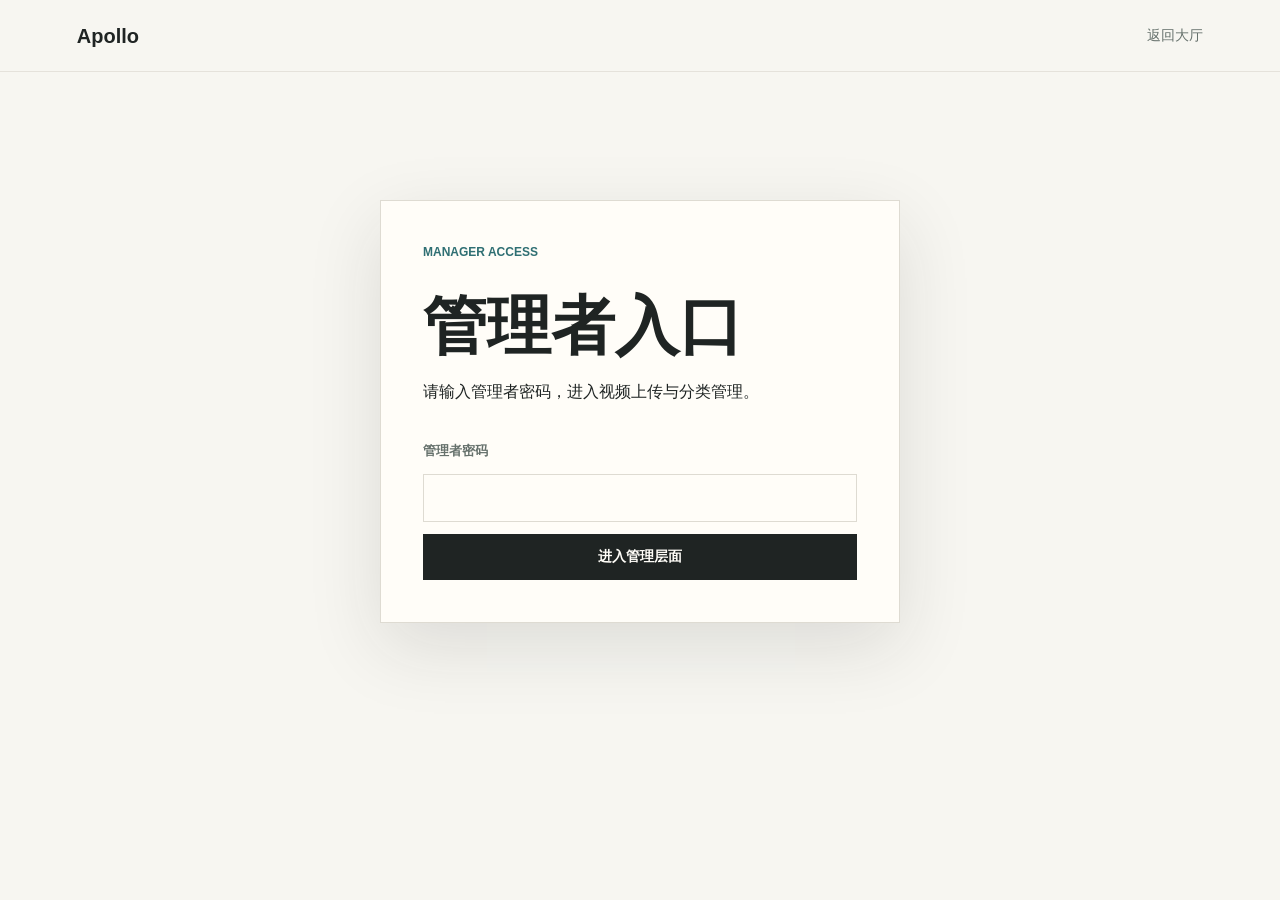
==== admin.html @ d80681d2 "Allow editing video descriptions" ====
<!DOCTYPE html>
<html lang="zh-CN">
<head>
  <meta charset="UTF-8">
  <meta name="viewport" content="width=device-width, initial-scale=1.0">
  <meta name="description" content="Apollo 航拍作品管理入口。">
  <title>Apollo | Admin</title>
  <link rel="stylesheet" href="styles.css">
</head>
<body class="admin-body">
  <header class="site-header">
    <a class="brand" href="hall.html">Apollo</a>
    <nav class="nav" aria-label="管理导航"><a href="hall.html#works">返回大厅</a></nav>
  </header>
  <main class="admin-page">
    <section class="admin-lock" data-admin-lock>
      <p class="eyebrow">Manager Access</p>
      <h1>管理者入口</h1>
      <p>请输入管理者密码，进入视频上传与分类管理。</p>
      <form class="gate-form" data-admin-login>
        <label for="admin-password">管理者密码</label>
        <input id="admin-password" type="password" autocomplete="current-password" data-admin-password required>
        <p class="gate-error" data-admin-error hidden>密码不正确，请再试一次。</p>
        <button class="button primary" type="submit">进入管理层面</button>
      </form>
    </section>
    <section class="admin-panel is-hidden" data-admin-panel>
      <div class="section-heading admin-heading">
        <div><p class="eyebrow">Video Manager</p><h1>作品管理</h1></div>
        <a class="button secondary" href="hall.html#works">返回大厅</a>
      </div>
      <div class="admin-grid">
        <form class="admin-card admin-form" data-upload-form>
          <h2>上传新视频</h2>
          <p class="admin-note">需要一个只在本次操作中使用的 GitHub Token，权限选择 Contents: Read and write。Token 不会写进网站代码。</p>
          <label>GitHub Token<input type="password" data-token placeholder="ghp_..." autocomplete="off" required></label>
          <div class="admin-two-cols">
            <label>中文标题<input type="text" data-title-zh placeholder="例如：瑞士·稻田" required></label>
            <label>英文标题<input type="text" data-title-en placeholder="Example: Switzerland Field" required></label>
          </div>
          <div class="admin-two-cols">
            <label>中文分类说明<input type="text" data-meta-zh placeholder="例如：瑞士 / 稻田" required></label>
            <label>英文分类说明<input type="text" data-meta-en placeholder="Example: Switzerland / Field" required></label>
          </div>
          <label>地区分类
            <select data-region required>
              <option value="europe">欧洲 / Europe</option>
              <option value="asia">亚洲 / Asia</option>
              <option value="north-america">北美 / North America</option>
              <option value="south-america">南美 / South America</option>
              <option value="africa">非洲 / Africa</option>
              <option value="oceania">大洋洲 / Oceania</option>
            </select>
          </label>
          <div class="admin-two-cols">
            <label>中文介绍<textarea data-description-zh rows="5" required></textarea></label>
            <label>英文介绍<textarea data-description-en rows="5" required></textarea></label>
          </div>
          <label>视频文件 MP4，需小于 70MB<input type="file" data-video-file accept="video/mp4,video/*" required></label>
          <button class="button primary" type="submit">上传并发布</button>
          <p class="admin-status" data-upload-status></p>
        </form>
        <form class="admin-card admin-form" data-edit-form>
          <h2>修改视频描述</h2>
          <p class="admin-note">选择已发布的视频，修改中英文介绍后保存。标题、分类和视频文件不会被改动。</p>
          <label>GitHub Token<input type="password" data-edit-token placeholder="ghp_..." autocomplete="off" required></label>
          <label>选择视频
            <select data-edit-work required>
              <option value="">请选择视频</option>
            </select>
          </label>
          <div class="admin-two-cols">
            <label>中文介绍<textarea data-edit-description-zh rows="5" required></textarea></label>
            <label>英文介绍<textarea data-edit-description-en rows="5" required></textarea></label>
          </div>
          <button class="button primary" type="submit">保存描述</button>
          <p class="admin-status" data-edit-status></p>
        </form>

        <section class="admin-card">
          <h2>删除已上传视频</h2>
          <p class="admin-note">这里管理的是通过本页面上传到动态列表的视频。删除会同时更新作品列表，并尝试删除仓库中的视频文件。</p>
          <label>GitHub Token<input type="password" data-delete-token placeholder="ghp_..." autocomplete="off"></label>
          <label>删除密码<input type="password" data-delete-password placeholder="请输入删除密码" autocomplete="off"></label>
          <div class="admin-list" data-admin-list></div>
          <p class="admin-status" data-delete-status></p>
        </section>
      </div>
    </section>
  </main>
  <script src="admin.js"></script>
</body>
</html>
---- styles.css ----
:root {
  --bg: #f7f6f1;
  --paper: #fffdf8;
  --ink: #1f2423;
  --muted: #66716c;
  --line: #dedbd2;
  --accent: #2f6f73;
  --accent-dark: #17494d;
  --sun: #d8924a;
  --shadow: 0 24px 70px rgba(31, 36, 35, 0.12);
}

* {
  box-sizing: border-box;
}

html {
  scroll-behavior: smooth;
}

body {
  margin: 0;
  background: var(--bg);
  color: var(--ink);
  font-family: Inter, "PingFang SC", "Microsoft YaHei", Arial, sans-serif;
  line-height: 1.6;
}

.gate-body {
  min-height: 100vh;
  background:
    linear-gradient(145deg, rgba(23, 73, 77, 0.12), rgba(216, 146, 74, 0.08)),
    linear-gradient(180deg, #f7f6f1 0%, #e8efec 100%);
}

.gate-page {
  display: grid;
  min-height: 100vh;
  place-items: center;
  padding: 32px 6vw;
}

.gate-panel {
  display: grid;
  gap: 28px;
  width: min(100%, 520px);
  padding: 42px;
  border: 1px solid var(--line);
  background: rgba(255, 253, 248, 0.88);
  box-shadow: var(--shadow);
}

.gate-panel h1 {
  margin-bottom: 18px;
  font-size: clamp(38px, 7vw, 64px);
}

.gate-text {
  margin-bottom: 0;
  color: var(--muted);
  font-size: 17px;
}

.gate-form {
  display: grid;
  gap: 12px;
}

.gate-form label {
  color: var(--muted);
  font-size: 13px;
  font-weight: 700;
}

.gate-form input {
  width: 100%;
  min-height: 48px;
  padding: 0 14px;
  border: 1px solid var(--line);
  background: var(--paper);
  color: var(--ink);
  font: inherit;
  font-size: 18px;
}

.gate-form input:focus {
  border-color: var(--accent);
  outline: 2px solid rgba(47, 111, 115, 0.18);
  outline-offset: 0;
}

.gate-error {
  margin: 0;
  color: #9b342d;
  font-size: 14px;
  font-weight: 700;
}

.gate-language {
  justify-self: start;
}

a {
  color: inherit;
  text-decoration: none;
}

.site-header {
  position: sticky;
  top: 0;
  z-index: 10;
  display: flex;
  align-items: center;
  justify-content: space-between;
  min-height: 72px;
  padding: 0 6vw;
  background: rgba(247, 246, 241, 0.84);
  border-bottom: 1px solid rgba(222, 219, 210, 0.7);
  backdrop-filter: blur(18px);
}

.brand {
  font-size: 20px;
  font-weight: 700;
  letter-spacing: 0;
}

.nav {
  display: flex;
  align-items: center;
  gap: 28px;
  color: var(--muted);
  font-size: 14px;
}

.nav a:hover {
  color: var(--ink);
}

.language-switch {
  display: inline-grid;
  grid-template-columns: 1fr 1fr;
  gap: 2px;
  padding: 2px;
  border: 1px solid var(--line);
  background: rgba(255, 253, 248, 0.72);
}

.language-switch button {
  min-width: 46px;
  min-height: 32px;
  padding: 0 10px;
  border: 0;
  background: transparent;
  color: var(--muted);
  cursor: pointer;
  font: inherit;
  font-size: 13px;
  font-weight: 700;
}

.language-switch button.is-active {
  background: var(--ink);
  color: var(--paper);
}

.language-switch button:focus-visible {
  outline: 2px solid var(--accent);
  outline-offset: 2px;
}

.hero {
  display: grid;
  grid-template-columns: minmax(0, 0.95fr) minmax(340px, 1.05fr);
  gap: 48px;
  align-items: center;
  min-height: calc(100vh - 72px);
  padding: 54px 6vw 72px;
}

.hero-copy {
  max-width: 680px;
}

.eyebrow {
  margin: 0 0 12px;
  color: var(--accent);
  font-size: 12px;
  font-weight: 700;
  letter-spacing: 0;
  text-transform: uppercase;
}

h1,
h2,
h3,
p {
  margin-top: 0;
}

h1 {
  max-width: 780px;
  margin-bottom: 24px;
  font-size: clamp(42px, 7vw, 86px);
  line-height: 1.02;
  letter-spacing: 0;
}

h2 {
  margin-bottom: 0;
  font-size: clamp(30px, 4vw, 48px);
  line-height: 1.1;
  letter-spacing: 0;
}

h3 {
  margin-bottom: 8px;
  font-size: 24px;
  line-height: 1.2;
  letter-spacing: 0;
}

.hero-text {
  max-width: 600px;
  margin-bottom: 30px;
  color: var(--muted);
  font-size: 18px;
}

.hero-actions,
.page-actions {
  display: flex;
  flex-wrap: wrap;
  gap: 12px;
}

.button {
  display: inline-flex;
  align-items: center;
  justify-content: center;
  min-height: 46px;
  padding: 0 20px;
  border: 1px solid var(--ink);
  font-size: 14px;
  font-weight: 700;
  transition: transform 160ms ease, background 160ms ease, color 160ms ease;
}

.button:hover {
  transform: translateY(-2px);
}

.button.primary {
  background: var(--ink);
  color: var(--paper);
}

.button.secondary {
  background: transparent;
  color: var(--ink);
}

.hero-visual {
  position: relative;
  overflow: hidden;
  min-height: 580px;
  border: 1px solid var(--line);
  background:
    linear-gradient(145deg, rgba(23, 73, 77, 0.12), rgba(216, 146, 74, 0.06)),
    radial-gradient(circle at 72% 28%, rgba(216, 146, 74, 0.34), transparent 28%),
    linear-gradient(180deg, #d7e8ea 0%, #eef2ec 38%, #b6c8ba 39%, #667f75 100%);
  box-shadow: var(--shadow);
}

.skyline {
  position: absolute;
  inset: 48% 0 0;
  background:
    linear-gradient(118deg, transparent 0 36%, rgba(255, 253, 248, 0.44) 36% 37%, transparent 37%),
    linear-gradient(36deg, rgba(23, 73, 77, 0.22) 0 18%, transparent 18%),
    repeating-linear-gradient(90deg, rgba(31, 36, 35, 0.2) 0 1px, transparent 1px 64px);
}

.flight-path {
  position: absolute;
  right: 13%;
  bottom: 18%;
  width: 38%;
  aspect-ratio: 1;
  border: 1px solid rgba(255, 253, 248, 0.72);
  border-left-color: transparent;
  border-bottom-color: transparent;
  border-radius: 50%;
  transform: rotate(-18deg);
}

.hero-caption {
  position: absolute;
  left: 24px;
  right: 24px;
  bottom: 24px;
  display: flex;
  justify-content: space-between;
  gap: 16px;
  padding-top: 18px;
  color: var(--paper);
  border-top: 1px solid rgba(255, 253, 248, 0.5);
}

.hero-caption span {
  color: rgba(255, 253, 248, 0.76);
  font-size: 13px;
}

.is-hidden {
  display: none;
}

.section {
  padding: 90px 6vw;
}

.map-section {
  padding-top: 24px;
}

.world-map {
  position: relative;
  overflow: hidden;
  min-height: 520px;
  border: 1px solid var(--line);
  background:
    radial-gradient(circle at 18% 22%, rgba(255, 253, 248, 0.68), transparent 28%),
    linear-gradient(180deg, #d7e8e8 0%, #c9dcda 100%);
  box-shadow: var(--shadow);
}

.world-map svg {
  display: block;
  width: 100%;
  min-height: 520px;
}

.map-ocean {
  fill: transparent;
}

.map-grid path {
  fill: none;
  stroke: rgba(47, 111, 115, 0.13);
  stroke-width: 1;
  vector-effect: non-scaling-stroke;
}

.map-land {
  fill: #fffdf8;
  filter: drop-shadow(0 12px 18px rgba(31, 36, 35, 0.08));
  stroke: rgba(47, 111, 115, 0.3);
  stroke-linejoin: round;
  stroke-width: 2;
}

.map-land.island {
  stroke-width: 1.5;
}

.map-pin {
  position: absolute;
  display: inline-flex;
  align-items: center;
  gap: 8px;
  min-height: 38px;
  padding: 0 12px;
  background: var(--ink);
  color: var(--paper);
  font-size: 13px;
  font-weight: 700;
  box-shadow: 0 14px 34px rgba(31, 36, 35, 0.2);
  transform: translate(-50%, -50%);
  transition: transform 160ms ease, background 160ms ease;
}

.map-pin::before {
  content: "";
  width: 10px;
  height: 10px;
  border-radius: 999px;
  background: var(--sun);
  box-shadow: 0 0 0 6px rgba(216, 146, 74, 0.22);
}

.map-pin:hover {
  background: var(--accent-dark);
  transform: translate(-50%, -54%);
}

.pin-east-asia {
  left: 82%;
  top: 43%;
}

.pin-north-america {
  left: 25%;
  top: 40%;
}

.pin-europe {
  left: 56%;
  top: 35%;
}

.region-lists {
  display: grid;
  grid-template-columns: repeat(3, minmax(0, 1fr));
  gap: 18px;
  margin-top: 18px;
}

.region-panel {
  display: grid;
  align-content: start;
  gap: 14px;
  min-height: 220px;
  padding: 24px;
  border: 1px solid var(--line);
  background: var(--paper);
}

.region-panel h3 {
  margin-bottom: 0;
}

.region-item {
  display: grid;
  gap: 4px;
  padding: 16px;
  border: 1px solid var(--line);
  background: rgba(247, 246, 241, 0.72);
  transition: border-color 160ms ease, transform 160ms ease;
}

.region-item:hover {
  border-color: var(--accent);
  transform: translateY(-2px);
}

.region-item span {
  color: var(--accent);
  font-size: 13px;
  font-weight: 700;
}

.region-item strong {
  font-size: 19px;
}

.region-item.featured {
  background: rgba(216, 146, 74, 0.12);
}

.intro {
  display: grid;
  grid-template-columns: minmax(240px, 0.85fr) minmax(0, 1.15fr);
  gap: 40px;
  border-top: 1px solid var(--line);
  border-bottom: 1px solid var(--line);
}

.intro p:last-child,
.section-heading p {
  color: var(--muted);
  font-size: 18px;
}

.section-heading {
  display: flex;
  align-items: end;
  justify-content: space-between;
  gap: 32px;
  margin-bottom: 34px;
}

.section-heading p {
  max-width: 460px;
  margin-bottom: 0;
}

.work-grid {
  display: grid;
  grid-template-columns: repeat(3, minmax(0, 1fr));
  gap: 18px;
}

.work-card {
  overflow: hidden;
  background: var(--paper);
  border: 1px solid var(--line);
}

.work-card a {
  display: grid;
  min-height: 100%;
}

.thumb {
  min-height: 310px;
  background-color: #c8d7d2;
}

.thumb.coast {
  background:
    linear-gradient(150deg, transparent 0 48%, rgba(255, 253, 248, 0.72) 48% 50%, transparent 50%),
    linear-gradient(180deg, #b9d8de 0 40%, #d9c59d 40% 48%, #3c777b 48% 100%);
}

.thumb.city {
  background:
    repeating-linear-gradient(30deg, rgba(255, 253, 248, 0.38) 0 2px, transparent 2px 34px),
    linear-gradient(135deg, #9eb0aa, #2f4e55 60%, #d8924a);
}

.thumb.mountain {
  background:
    linear-gradient(135deg, transparent 0 42%, rgba(255, 253, 248, 0.42) 42% 43%, transparent 43%),
    linear-gradient(25deg, #263d35 0 34%, #6c8272 34% 58%, #d7e2d8 58% 100%);
}

.work-card-copy {
  padding: 24px;
}

.work-card-copy span {
  display: block;
  margin-bottom: 10px;
  color: var(--accent);
  font-size: 13px;
  font-weight: 700;
}

.work-card-copy p {
  margin-bottom: 0;
  color: var(--muted);
}

.contact {
  display: flex;
  align-items: center;
  justify-content: space-between;
  gap: 28px;
  background: var(--accent-dark);
  color: var(--paper);
}

.contact .eyebrow {
  color: #f1bf74;
}

.contact .button.primary {
  border-color: var(--paper);
  background: var(--paper);
  color: var(--accent-dark);
}

.site-footer {
  display: flex;
  justify-content: space-between;
  gap: 20px;
  padding: 28px 6vw;
  color: var(--muted);
  font-size: 14px;
}

.work-page {
  padding: 42px 6vw 90px;
}

.work-hero {
  display: grid;
  grid-template-columns: minmax(0, 0.8fr) minmax(340px, 1.2fr);
  gap: 38px;
  align-items: end;
  margin-bottom: 34px;
}

.work-meta {
  display: flex;
  flex-wrap: wrap;
  gap: 10px;
  margin: 22px 0 28px;
  color: var(--muted);
  font-size: 14px;
}

.work-meta span {
  padding: 6px 10px;
  border: 1px solid var(--line);
  background: rgba(255, 253, 248, 0.56);
}

.media-frame {
  overflow: hidden;
  min-height: 560px;
  border: 1px solid var(--line);
  background: var(--paper);
  box-shadow: var(--shadow);
}

.video-frame {
  display: grid;
  place-items: center;
  background: #111817;
}

.work-video {
  display: block;
  width: 100%;
  height: 100%;
  min-height: 560px;
  object-fit: contain;
  background: #111817;
}

.media-placeholder {
  display: grid;
  place-items: end start;
  min-height: 560px;
  padding: 28px;
  color: var(--paper);
}

.media-placeholder.coast,
.media-placeholder.city,
.media-placeholder.mountain {
  background-size: cover;
}

.media-placeholder.coast {
  background:
    linear-gradient(180deg, transparent, rgba(31, 36, 35, 0.58)),
    linear-gradient(140deg, #bedde4 0 42%, #e5c98e 42% 52%, #2f6f73 52% 100%);
}

.media-placeholder.city {
  background:
    linear-gradient(180deg, transparent, rgba(31, 36, 35, 0.6)),
    repeating-linear-gradient(90deg, rgba(255, 253, 248, 0.3) 0 2px, transparent 2px 58px),
    linear-gradient(125deg, #2e454a, #98aaa5 50%, #d8924a);
}

.media-placeholder.mountain {
  background:
    linear-gradient(180deg, transparent, rgba(31, 36, 35, 0.62)),
    linear-gradient(35deg, #21352f 0 35%, #81917f 35% 62%, #e8ece0 62% 100%);
}

.media-placeholder p {
  max-width: 360px;
  margin: 0;
  color: rgba(255, 253, 248, 0.82);
}

.story-grid {
  display: grid;
  grid-template-columns: minmax(240px, 0.7fr) minmax(0, 1.3fr);
  gap: 44px;
  padding-top: 48px;
  border-top: 1px solid var(--line);
}

.story-grid dl {
  display: grid;
  gap: 16px;
  margin: 0;
}

.story-grid dt {
  color: var(--muted);
  font-size: 13px;
}

.story-grid dd {
  margin: 2px 0 0;
  font-weight: 700;
}

.story-text {
  color: var(--muted);
  font-size: 18px;
}

@media (max-width: 900px) {
  .hero,
  .intro,
  .work-hero,
  .story-grid {
    grid-template-columns: 1fr;
  }

  .hero {
    min-height: auto;
  }

  .hero-visual,
  .media-frame,
  .media-placeholder,
  .world-map,
  .world-map svg {
    min-height: 430px;
  }

  .section-heading,
  .contact {
    align-items: flex-start;
    flex-direction: column;
  }

  .work-grid {
    grid-template-columns: 1fr;
  }

  .region-lists {
    grid-template-columns: 1fr;
  }
}

@media (max-width: 620px) {
  .site-header {
    align-items: flex-start;
    flex-direction: column;
    gap: 12px;
    padding-top: 16px;
    padding-bottom: 16px;
  }

  .nav {
    width: 100%;
    flex-wrap: wrap;
    justify-content: flex-start;
    gap: 12px;
  }

  .language-switch {
    margin-left: auto;
  }

  .hero,
  .section,
  .work-page {
    padding-left: 22px;
    padding-right: 22px;
  }

  .hero-visual,
  .media-frame,
  .media-placeholder,
  .work-video,
  .world-map,
  .world-map svg {
    min-height: 340px;
  }

  .map-pin {
    min-height: 34px;
    padding: 0 10px;
    font-size: 12px;
  }

  .hero-caption,
  .site-footer {
    flex-direction: column;
  }
}

.manager-link {
  color: var(--accent-dark);
  font-weight: 700;
}

.admin-body {
  min-height: 100vh;
  background: var(--bg);
}

.admin-page {
  padding: 56px 6vw 90px;
}

.admin-lock {
  display: grid;
  gap: 20px;
  width: min(100%, 520px);
  margin: 8vh auto 0;
  padding: 42px;
  border: 1px solid var(--line);
  background: var(--paper);
  box-shadow: var(--shadow);
}

.admin-lock h1,
.admin-panel h1 {
  margin-bottom: 0;
  font-size: clamp(36px, 6vw, 64px);
}

.admin-grid {
  display: grid;
  grid-template-columns: minmax(0, 1.25fr) minmax(320px, 0.75fr);
  gap: 22px;
}

.admin-card {
  display: grid;
  align-content: start;
  gap: 18px;
  padding: 28px;
  border: 1px solid var(--line);
  background: var(--paper);
}

.admin-card h2 {
  margin-bottom: 0;
  font-size: 28px;
}

.admin-card label {
  display: grid;
  gap: 8px;
  color: var(--muted);
  font-size: 13px;
  font-weight: 700;
}

.admin-card input,
.admin-card select,
.admin-card textarea {
  width: 100%;
  min-height: 44px;
  padding: 10px 12px;
  border: 1px solid var(--line);
  background: var(--paper);
  color: var(--ink);
  font: inherit;
  font-size: 15px;
}

.admin-card textarea {
  resize: vertical;
}

.admin-two-cols {
  display: grid;
  grid-template-columns: repeat(2, minmax(0, 1fr));
  gap: 14px;
}

.admin-note,
.admin-status {
  margin: 0;
  color: var(--muted);
}

.admin-status {
  font-weight: 700;
}

.admin-list {
  display: grid;
  gap: 12px;
}

.admin-list-item {
  display: flex;
  align-items: center;
  justify-content: space-between;
  gap: 12px;
  padding: 14px;
  border: 1px solid var(--line);
  background: rgba(247, 246, 241, 0.72);
}

.admin-list-item div {
  display: grid;
  gap: 4px;
}

.admin-list-item span {
  color: var(--muted);
  font-size: 13px;
}

.thumb.video-thumb {
  background:
    linear-gradient(135deg, rgba(255, 253, 248, 0.34) 0 1px, transparent 1px 58px),
    linear-gradient(145deg, #17494d, #8ca49d 58%, #d8924a);
}

@media (max-width: 900px) {
  .admin-grid,
  .admin-two-cols {
    grid-template-columns: 1fr;
  }

  .admin-lock,
  .admin-card {
    padding: 24px;
  }
}

.hero-featured-link {
  color: var(--paper);
  font-weight: 700;
  border-bottom: 1px solid rgba(255, 253, 248, 0.48);
  transition: border-color 160ms ease, color 160ms ease;
}

.hero-featured-link:hover,
.hero-featured-link:focus-visible {
  color: #f1bf74;
  border-bottom-color: currentColor;
}
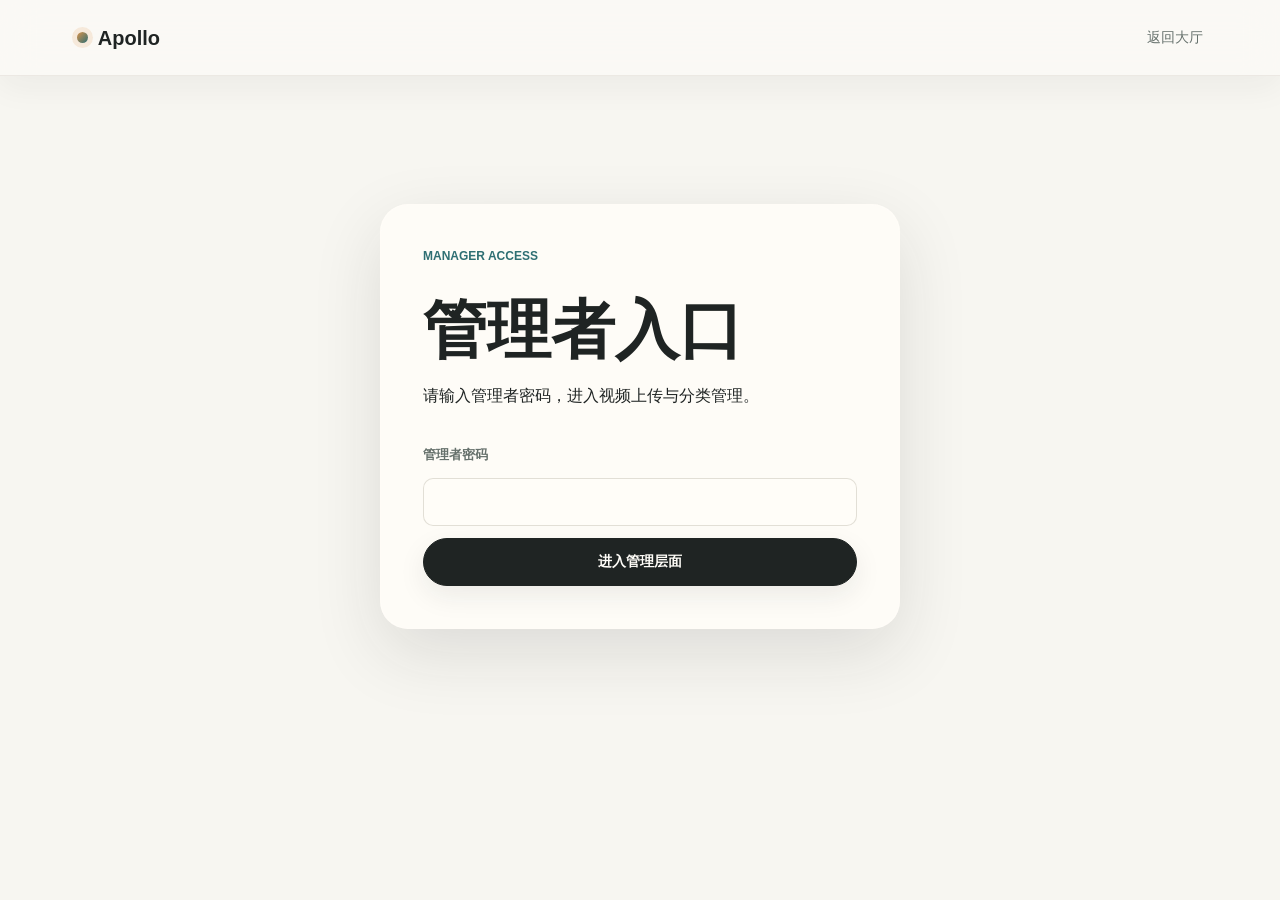
==== commit f3cf052f: "Add video shooting month metadata" ====
--- a/admin.html
+++ b/admin.html
@@ -34,6 +34,7 @@
           <h2>上传新视频</h2>
           <p class="admin-note">需要一个只在本次操作中使用的 GitHub Token，权限选择 Contents: Read and write。Token 不会写进网站代码。</p>
           <label>GitHub Token<input type="password" data-token placeholder="ghp_..." autocomplete="off" required></label>
+          <label class="admin-check"><input type="checkbox" data-remember-token> 记住本设备 Token</label>
           <div class="admin-two-cols">
             <label>中文标题<input type="text" data-title-zh placeholder="例如：瑞士·稻田" required></label>
             <label>英文标题<input type="text" data-title-en placeholder="Example: Switzerland Field" required></label>
@@ -42,16 +43,20 @@
             <label>中文分类说明<input type="text" data-meta-zh placeholder="例如：瑞士 / 稻田" required></label>
             <label>英文分类说明<input type="text" data-meta-en placeholder="Example: Switzerland / Field" required></label>
           </div>
-          <label>地区分类
-            <select data-region required>
-              <option value="europe">欧洲 / Europe</option>
-              <option value="asia">亚洲 / Asia</option>
-              <option value="north-america">北美 / North America</option>
-              <option value="south-america">南美 / South America</option>
-              <option value="africa">非洲 / Africa</option>
-              <option value="oceania">大洋洲 / Oceania</option>
-            </select>
-          </label>
+          <div class="admin-two-cols">
+            <label>地区分类
+              <select data-region required>
+                <option value="europe">欧洲 / Europe</option>
+                <option value="asia">亚洲 / Asia</option>
+                <option value="north-america">北美 / North America</option>
+                <option value="south-america">南美 / South America</option>
+                <option value="africa">非洲 / Africa</option>
+                <option value="oceania">大洋洲 / Oceania</option>
+              </select>
+            </label>
+            <label>拍摄设备<input type="text" data-gear placeholder="例如：DJI Mini 4 Pro" required></label>
+            <label>拍摄时间<input type="month" data-shoot-date required></label>
+          </div>
           <div class="admin-two-cols">
             <label>中文介绍<textarea data-description-zh rows="5" required></textarea></label>
             <label>英文介绍<textarea data-description-en rows="5" required></textarea></label>
@@ -61,14 +66,19 @@
           <p class="admin-status" data-upload-status></p>
         </form>
         <form class="admin-card admin-form" data-edit-form>
-          <h2>修改视频描述</h2>
-          <p class="admin-note">选择已发布的视频，修改中英文介绍后保存。标题、分类和视频文件不会被改动。</p>
+          <h2>修改视频信息</h2>
+          <p class="admin-note">选择已发布的视频，修改中英文介绍、拍摄设备和拍摄时间后保存。标题、分类和视频文件不会被改动。</p>
           <label>GitHub Token<input type="password" data-edit-token placeholder="ghp_..." autocomplete="off" required></label>
-          <label>选择视频
-            <select data-edit-work required>
-              <option value="">请选择视频</option>
-            </select>
-          </label>
+          <label class="admin-check"><input type="checkbox" data-edit-remember-token> 记住本设备 Token</label>
+          <div class="admin-two-cols">
+            <label>选择视频
+              <select data-edit-work required>
+                <option value="">请选择视频</option>
+              </select>
+            </label>
+            <label>拍摄设备<input type="text" data-edit-gear placeholder="例如：DJI Mini 4 Pro" required></label>
+            <label>拍摄时间<input type="month" data-edit-shoot-date required></label>
+          </div>
           <div class="admin-two-cols">
             <label>中文介绍<textarea data-edit-description-zh rows="5" required></textarea></label>
             <label>英文介绍<textarea data-edit-description-en rows="5" required></textarea></label>
@@ -81,6 +91,7 @@
           <h2>删除已上传视频</h2>
           <p class="admin-note">这里管理的是通过本页面上传到动态列表的视频。删除会同时更新作品列表，并尝试删除仓库中的视频文件。</p>
           <label>GitHub Token<input type="password" data-delete-token placeholder="ghp_..." autocomplete="off"></label>
+          <label class="admin-check"><input type="checkbox" data-delete-remember-token> 记住本设备 Token</label>
           <label>删除密码<input type="password" data-delete-password placeholder="请输入删除密码" autocomplete="off"></label>
           <div class="admin-list" data-admin-list></div>
           <p class="admin-status" data-delete-status></p>
--- a/styles.css
+++ b/styles.css
@@ -16,6 +16,10 @@
 
 html {
   scroll-behavior: smooth;
+}
+
+.auth-locked body {
+  visibility: hidden;
 }
 
 body {
@@ -179,6 +183,8 @@
 }
 
 .hero-copy {
+  position: relative;
+  z-index: 3;
   max-width: 680px;
 }
 
@@ -229,6 +235,8 @@
 
 .hero-actions,
 .page-actions {
+  position: relative;
+  z-index: 4;
   display: flex;
   flex-wrap: wrap;
   gap: 12px;
@@ -260,8 +268,68 @@
   color: var(--ink);
 }
 
+.work-choice {
+  position: relative;
+  display: inline-flex;
+}
+
+.work-choice-menu {
+  position: absolute;
+  top: calc(100% + 10px);
+  left: 0;
+  z-index: 30;
+  display: grid;
+  width: max-content;
+  min-width: 190px;
+  padding: 8px;
+  border: 1px solid rgba(222, 219, 210, 0.86);
+  border-radius: 18px;
+  background: rgba(255, 253, 248, 0.94);
+  box-shadow: 0 18px 40px rgba(31, 36, 35, 0.14);
+  backdrop-filter: blur(14px);
+}
+
+.work-choice-menu[hidden] {
+  display: none;
+}
+
+.work-choice-menu a {
+  padding: 11px 12px;
+  border-radius: 12px;
+  color: var(--ink);
+  font-size: 14px;
+  font-weight: 700;
+  white-space: nowrap;
+  transition: background 160ms ease, color 160ms ease;
+}
+
+.work-choice-menu a:hover,
+.work-choice-menu a:focus-visible {
+  background: rgba(47, 111, 115, 0.1);
+  color: var(--accent-dark);
+  outline: none;
+}
+
+@media (max-width: 620px) {
+  .work-choice {
+    width: 100%;
+  }
+
+  .work-choice .button {
+    width: 100%;
+  }
+
+  .work-choice-menu {
+    left: 0;
+    right: 0;
+    width: min(100%, calc(100vw - 12vw));
+    min-width: 0;
+  }
+}
+
 .hero-visual {
   position: relative;
+  display: block;
   overflow: hidden;
   min-height: 580px;
   border: 1px solid var(--line);
@@ -280,7 +348,6 @@
     linear-gradient(36deg, rgba(23, 73, 77, 0.22) 0 18%, transparent 18%),
     repeating-linear-gradient(90deg, rgba(31, 36, 35, 0.2) 0 1px, transparent 1px 64px);
 }
-
 .flight-path {
   position: absolute;
   right: 13%;
@@ -485,6 +552,96 @@
   margin-bottom: 0;
 }
 
+.works-title-block {
+  display: grid;
+  gap: 4px;
+}
+
+.works-title-line {
+  position: relative;
+  display: flex;
+  align-items: center;
+  gap: 14px;
+  flex-wrap: wrap;
+}
+
+.sort-choice {
+  position: relative;
+  display: inline-flex;
+}
+
+.sort-button {
+  display: inline-flex;
+  align-items: center;
+  justify-content: center;
+  min-height: 38px;
+  padding: 0 14px;
+  border: 1px solid rgba(31, 36, 35, 0.18);
+  border-radius: 999px;
+  background: rgba(255, 253, 248, 0.72);
+  color: var(--ink);
+  cursor: pointer;
+  font: inherit;
+  font-size: 13px;
+  font-weight: 800;
+  white-space: nowrap;
+  transition: transform 160ms ease, background 160ms ease, border-color 160ms ease;
+}
+
+.sort-button:hover,
+.sort-button:focus-visible {
+  transform: translateY(-2px);
+  border-color: rgba(47, 111, 115, 0.36);
+  outline: none;
+}
+
+.sort-choice-menu {
+  position: absolute;
+  top: calc(100% + 10px);
+  left: 0;
+  z-index: 25;
+  display: grid;
+  width: max-content;
+  min-width: 190px;
+  padding: 8px;
+  border: 1px solid rgba(222, 219, 210, 0.86);
+  border-radius: 18px;
+  background: rgba(255, 253, 248, 0.96);
+  box-shadow: 0 18px 40px rgba(31, 36, 35, 0.14);
+  backdrop-filter: blur(14px);
+}
+
+.sort-choice-menu[hidden] {
+  display: none;
+}
+
+.sort-choice-menu button,
+.sort-choice-menu a {
+  display: block;
+  width: 100%;
+  padding: 11px 12px;
+  border: 0;
+  border-radius: 12px;
+  background: transparent;
+  color: var(--ink);
+  cursor: pointer;
+  font: inherit;
+  font-size: 14px;
+  font-weight: 700;
+  text-align: left;
+  white-space: nowrap;
+  transition: background 160ms ease, color 160ms ease;
+}
+
+.sort-choice-menu button:hover,
+.sort-choice-menu button:focus-visible,
+.sort-choice-menu a:hover,
+.sort-choice-menu a:focus-visible {
+  background: rgba(47, 111, 115, 0.1);
+  color: var(--accent-dark);
+  outline: none;
+}
+
 .work-grid {
   display: grid;
   grid-template-columns: repeat(3, minmax(0, 1fr));
@@ -523,6 +680,43 @@
   background:
     linear-gradient(135deg, transparent 0 42%, rgba(255, 253, 248, 0.42) 42% 43%, transparent 43%),
     linear-gradient(25deg, #263d35 0 34%, #6c8272 34% 58%, #d7e2d8 58% 100%);
+}
+
+.thumb.switzerland {
+  background:
+    linear-gradient(120deg, transparent 0 46%, rgba(255, 253, 248, 0.5) 46% 48%, transparent 48%),
+    repeating-linear-gradient(18deg, rgba(255, 253, 248, 0.24) 0 2px, transparent 2px 42px),
+    linear-gradient(145deg, #7f9c70 0%, #d7d2a1 48%, #5f7f68 100%);
+}
+
+.video-preview {
+  position: relative;
+  overflow: hidden;
+  background: #c8d7d2;
+}
+
+.video-preview video {
+  display: block;
+  width: 100%;
+  height: 100%;
+  min-height: inherit;
+  object-fit: cover;
+  transform: scale(1.001);
+}
+
+.video-preview::after {
+  content: "";
+  position: absolute;
+  inset: 0;
+  background: linear-gradient(180deg, transparent 52%, rgba(31, 36, 35, 0.24));
+  opacity: 0.72;
+  pointer-events: none;
+  transition: opacity 220ms ease;
+}
+
+.work-card:hover .video-preview::after,
+.work-card:focus-within .video-preview::after {
+  opacity: 0.28;
 }
 
 .work-card-copy {
@@ -888,11 +1082,6 @@
   font-size: 13px;
 }
 
-.thumb.video-thumb {
-  background:
-    linear-gradient(135deg, rgba(255, 253, 248, 0.34) 0 1px, transparent 1px 58px),
-    linear-gradient(145deg, #17494d, #8ca49d 58%, #d8924a);
-}
 
 @media (max-width: 900px) {
   .admin-grid,
@@ -918,3 +1107,750 @@
   color: #f1bf74;
   border-bottom-color: currentColor;
 }
+
+.admin-card .admin-check {
+  display: inline-flex;
+  align-items: center;
+  gap: 8px;
+  color: var(--muted);
+  font-size: 13px;
+  font-weight: 700;
+}
+
+.admin-card .admin-check input {
+  width: 16px;
+  min-height: 16px;
+  padding: 0;
+}
+
+.likes-section {
+  display: flex;
+  align-items: center;
+  justify-content: space-between;
+  gap: 24px;
+  margin-top: 44px;
+  padding: 26px;
+  border: 1px solid rgba(222, 219, 210, 0.78);
+  border-radius: var(--radius-md);
+  background: rgba(255, 253, 248, 0.72);
+  box-shadow: var(--soft-shadow);
+}
+
+.likes-section h2 {
+  font-size: clamp(24px, 3vw, 34px);
+}
+
+.likes-panel {
+  display: flex;
+  align-items: center;
+  gap: 14px;
+}
+
+.like-button {
+  display: inline-flex;
+  align-items: center;
+  gap: 9px;
+  min-height: 46px;
+  padding: 0 18px;
+  border: 1px solid rgba(31, 36, 35, 0.2);
+  border-radius: 999px;
+  background: var(--ink);
+  color: var(--paper);
+  cursor: pointer;
+  font: inherit;
+  font-size: 14px;
+  font-weight: 800;
+  transition: transform 160ms ease, background 160ms ease, color 160ms ease, border-color 160ms ease;
+}
+
+.like-button:hover,
+.like-button:focus-visible {
+  transform: translateY(-2px);
+  outline: none;
+}
+
+.like-button.is-liked {
+  border-color: rgba(47, 111, 115, 0.32);
+  background: rgba(47, 111, 115, 0.12);
+  color: var(--accent-dark);
+}
+
+.like-button span:first-child {
+  font-size: 18px;
+  line-height: 1;
+}
+
+.likes-panel p {
+  margin: 0;
+  color: var(--muted);
+  font-size: 14px;
+  font-weight: 700;
+}
+
+.comments-section {
+  display: grid;
+  gap: 16px;
+  margin-top: 64px;
+  padding-top: 44px;
+  border-top: 1px solid var(--line);
+}
+
+.comments-section h2 {
+  font-size: clamp(28px, 4vw, 42px);
+}
+
+.comments-box {
+  display: grid;
+  gap: 20px;
+  min-height: 180px;
+  padding: 20px;
+  border: 1px solid var(--line);
+  background: var(--paper);
+}
+
+.comment-tabs {
+  display: inline-grid;
+  grid-template-columns: 1fr 1fr;
+  gap: 4px;
+  width: min(100%, 420px);
+  padding: 4px;
+  border: 1px solid rgba(222, 219, 210, 0.86);
+  border-radius: 999px;
+  background: rgba(247, 246, 241, 0.7);
+}
+
+.comment-tab {
+  min-height: 40px;
+  padding: 0 14px;
+  border: 0;
+  border-radius: 999px;
+  background: transparent;
+  color: var(--muted);
+  cursor: pointer;
+  font: inherit;
+  font-size: 13px;
+  font-weight: 800;
+  transition: background 160ms ease, color 160ms ease, transform 160ms ease;
+}
+
+.comment-tab:hover,
+.comment-tab:focus-visible {
+  color: var(--ink);
+  outline: none;
+}
+
+.comment-tab.is-active {
+  background: var(--ink);
+  color: var(--paper);
+}
+
+.comment-panel {
+  display: grid;
+  gap: 18px;
+}
+
+.comment-note,
+.comment-status,
+.comment-empty {
+  margin: 0;
+  color: var(--muted);
+  font-size: 14px;
+}
+
+.anonymous-comment-form {
+  display: grid;
+  gap: 14px;
+}
+
+.anonymous-comment-form label {
+  display: grid;
+  gap: 7px;
+  color: var(--muted);
+  font-size: 13px;
+  font-weight: 800;
+}
+
+.anonymous-comment-form input,
+.anonymous-comment-form textarea {
+  width: 100%;
+  padding: 12px 13px;
+  border: 1px solid rgba(222, 219, 210, 0.88);
+  border-radius: 14px;
+  background: rgba(255, 253, 248, 0.86);
+  color: var(--ink);
+  font: inherit;
+  font-size: 15px;
+}
+
+.anonymous-comment-form textarea {
+  resize: vertical;
+}
+
+.anonymous-comment-form input:focus,
+.anonymous-comment-form textarea:focus {
+  border-color: var(--accent);
+  box-shadow: 0 0 0 4px rgba(47, 111, 115, 0.13);
+  outline: 0;
+}
+
+.anonymous-comment-list {
+  display: grid;
+  gap: 12px;
+}
+
+.anonymous-comment {
+  display: grid;
+  gap: 9px;
+  padding: 15px;
+  border: 1px solid rgba(222, 219, 210, 0.78);
+  border-radius: 16px;
+  background: rgba(255, 253, 248, 0.74);
+}
+
+.anonymous-comment div {
+  display: flex;
+  align-items: center;
+  justify-content: space-between;
+  gap: 12px;
+}
+
+.anonymous-comment strong {
+  font-size: 14px;
+}
+
+.anonymous-comment time {
+  color: var(--muted);
+  font-size: 12px;
+}
+
+.anonymous-comment p {
+  margin: 0;
+  color: var(--ink);
+}
+
+
+/* Visual polish pass */
+:root {
+  --radius-xs: 10px;
+  --radius-sm: 14px;
+  --radius-md: 20px;
+  --radius-lg: 28px;
+  --soft-shadow: 0 18px 45px rgba(31, 36, 35, 0.10);
+  --lift-shadow: 0 28px 70px rgba(31, 36, 35, 0.16);
+  --glass: rgba(255, 253, 248, 0.72);
+}
+
+body {
+  background:
+    radial-gradient(circle at 10% 0%, rgba(216, 146, 74, 0.12), transparent 32%),
+    radial-gradient(circle at 92% 12%, rgba(47, 111, 115, 0.12), transparent 34%),
+    linear-gradient(180deg, #fbfaf6 0%, var(--bg) 42%, #eef4f1 100%);
+  text-rendering: optimizeLegibility;
+}
+
+.site-header {
+  min-height: 76px;
+  border-bottom: 1px solid rgba(222, 219, 210, 0.54);
+  background: rgba(251, 250, 246, 0.78);
+  box-shadow: 0 10px 34px rgba(31, 36, 35, 0.055);
+}
+
+.brand {
+  display: inline-flex;
+  align-items: center;
+  gap: 10px;
+}
+
+.brand::before {
+  content: "";
+  width: 11px;
+  height: 11px;
+  border-radius: 999px;
+  background: linear-gradient(135deg, var(--sun), var(--accent));
+  box-shadow: 0 0 0 5px rgba(216, 146, 74, 0.16);
+}
+
+.nav a {
+  position: relative;
+  padding: 6px 0;
+  transition: color 180ms ease;
+}
+
+.nav a::after {
+  content: "";
+  position: absolute;
+  left: 0;
+  right: 0;
+  bottom: 0;
+  height: 2px;
+  border-radius: 999px;
+  background: currentColor;
+  opacity: 0;
+  transform: scaleX(0.4);
+  transition: opacity 180ms ease, transform 180ms ease;
+}
+
+.nav a:hover::after,
+.nav a:focus-visible::after {
+  opacity: 0.42;
+  transform: scaleX(1);
+}
+
+.language-switch {
+  position: relative;
+  display: inline-grid;
+  grid-template-columns: 1fr 1fr;
+  gap: 0;
+  min-width: 104px;
+  padding: 4px;
+  border: 1px solid rgba(222, 219, 210, 0.9);
+  border-radius: 999px;
+  background: rgba(255, 253, 248, 0.78);
+  box-shadow: inset 0 1px 0 rgba(255, 255, 255, 0.7), 0 10px 24px rgba(31, 36, 35, 0.07);
+  overflow: hidden;
+}
+
+.language-switch::before {
+  content: "";
+  position: absolute;
+  top: 4px;
+  bottom: 4px;
+  left: 4px;
+  width: calc(50% - 4px);
+  border-radius: 999px;
+  background: linear-gradient(135deg, var(--ink), var(--accent-dark));
+  box-shadow: 0 8px 18px rgba(31, 36, 35, 0.18);
+  transform: translateX(0);
+  transition: transform 240ms cubic-bezier(0.2, 0.8, 0.2, 1);
+}
+
+.language-switch:has([data-lang-button="en"].is-active)::before {
+  transform: translateX(100%);
+}
+
+.language-switch button {
+  position: relative;
+  z-index: 1;
+  min-width: 48px;
+  min-height: 32px;
+  border-radius: 999px;
+  transition: color 180ms ease, transform 180ms ease;
+}
+
+.language-switch button.is-active {
+  background: transparent;
+  color: var(--paper);
+}
+
+.language-switch button:hover {
+  transform: translateY(-1px);
+}
+
+.button {
+  min-height: 48px;
+  border-radius: 999px;
+  box-shadow: 0 10px 28px rgba(31, 36, 35, 0.08);
+  transition: transform 180ms ease, background 180ms ease, color 180ms ease, border-color 180ms ease, box-shadow 180ms ease;
+}
+
+.button:hover {
+  transform: translateY(-3px);
+  box-shadow: 0 18px 38px rgba(31, 36, 35, 0.14);
+}
+
+.button.secondary {
+  border-color: rgba(31, 36, 35, 0.2);
+  background: rgba(255, 253, 248, 0.58);
+  backdrop-filter: blur(10px);
+}
+
+.hero {
+  gap: clamp(36px, 5vw, 72px);
+  padding-top: clamp(56px, 8vw, 96px);
+}
+
+.hero-copy {
+  animation: fade-rise 520ms ease both;
+}
+
+.hero-text,
+.intro p:last-child,
+.section-heading p,
+.story-text {
+  line-height: 1.78;
+}
+
+.hero-visual,
+.world-map,
+.media-frame,
+.gate-panel,
+.admin-lock,
+.admin-card,
+.comments-box {
+  border-radius: var(--radius-lg);
+}
+
+.hero-visual {
+  border-color: rgba(255, 253, 248, 0.72);
+  box-shadow: var(--lift-shadow);
+  isolation: isolate;
+}
+
+.hero-visual::after {
+  content: "";
+  position: absolute;
+  inset: 0;
+  border-radius: inherit;
+  background: linear-gradient(180deg, rgba(255, 253, 248, 0.18), transparent 38%, rgba(31, 36, 35, 0.12));
+  pointer-events: none;
+}
+
+.hero-featured-card {
+  cursor: pointer;
+  transition: transform 180ms ease, box-shadow 180ms ease;
+}
+
+.hero-featured-card:hover,
+.hero-featured-card:focus-visible {
+  transform: translateY(-3px);
+}
+
+.hero-featured-card:focus-visible {
+  outline: 3px solid rgba(47, 111, 115, 0.32);
+  outline-offset: 4px;
+}
+
+.hero-featured-video {
+  position: absolute;
+  inset: 0;
+  z-index: 0;
+  width: 100%;
+  height: 100%;
+  object-fit: cover;
+  opacity: 0;
+  transition: opacity 360ms ease;
+}
+
+.hero-featured-video.is-ready {
+  opacity: 1;
+}
+
+.hero-featured-video + .skyline {
+  opacity: 0.32;
+  mix-blend-mode: soft-light;
+}
+
+
+.flight-path {
+  animation: orbit-glow 5.4s ease-in-out infinite;
+}
+
+.hero-caption {
+  z-index: 1;
+  left: 28px;
+  right: 28px;
+  bottom: 28px;
+  align-items: center;
+  padding: 16px 18px;
+  border: 1px solid rgba(255, 253, 248, 0.28);
+  border-radius: 18px;
+  background: rgba(31, 36, 35, 0.22);
+  backdrop-filter: blur(14px);
+}
+
+.hero-featured-link {
+  padding: 4px 0;
+}
+
+.section {
+  padding-block: clamp(78px, 9vw, 118px);
+}
+
+.section-heading {
+  margin-bottom: 42px;
+}
+
+.world-map,
+.region-panel,
+.work-card,
+.media-frame,
+.comments-box {
+  box-shadow: var(--soft-shadow);
+}
+
+.world-map {
+  border-color: rgba(255, 253, 248, 0.8);
+}
+
+.map-pin,
+.region-item,
+.work-card,
+.admin-list-item,
+.work-meta span {
+  border-radius: var(--radius-sm);
+}
+
+.map-pin {
+  padding-inline: 14px;
+}
+
+.region-panel {
+  border-radius: var(--radius-md);
+  border-color: rgba(222, 219, 210, 0.72);
+  background: rgba(255, 253, 248, 0.82);
+}
+
+.region-item {
+  background: rgba(255, 253, 248, 0.72);
+  box-shadow: 0 8px 22px rgba(31, 36, 35, 0.06);
+}
+
+.work-grid {
+  gap: 22px;
+}
+
+.work-card {
+  border-color: rgba(222, 219, 210, 0.72);
+  border-radius: var(--radius-lg);
+  transition: transform 220ms ease, box-shadow 220ms ease, border-color 220ms ease;
+}
+
+.work-card:hover {
+  border-color: rgba(47, 111, 115, 0.36);
+  transform: translateY(-6px);
+  box-shadow: var(--lift-shadow);
+}
+
+.work-card a {
+  overflow: hidden;
+  border-radius: inherit;
+}
+
+.thumb {
+  min-height: 300px;
+  transition: transform 420ms ease, filter 220ms ease;
+}
+
+.work-card:hover .thumb {
+  transform: scale(1.035);
+  filter: saturate(1.05) contrast(1.02);
+}
+
+.work-card-copy {
+  position: relative;
+  z-index: 1;
+  background: var(--paper);
+}
+
+.contact {
+  border-radius: var(--radius-lg) var(--radius-lg) 0 0;
+  margin: 0 6vw;
+  padding-inline: clamp(28px, 5vw, 56px);
+  box-shadow: var(--lift-shadow);
+}
+
+.site-footer {
+  padding-inline: 6vw;
+}
+
+.work-page {
+  padding-top: clamp(46px, 6vw, 78px);
+}
+
+.work-meta span {
+  border-color: rgba(222, 219, 210, 0.78);
+  background: rgba(255, 253, 248, 0.72);
+}
+
+.story-grid {
+  border-top-color: rgba(222, 219, 210, 0.78);
+}
+
+.gate-panel,
+.admin-lock,
+.admin-card {
+  border-color: rgba(255, 253, 248, 0.8);
+  background: rgba(255, 253, 248, 0.86);
+  backdrop-filter: blur(18px);
+}
+
+.gate-form input,
+.admin-card input,
+.admin-card select,
+.admin-card textarea {
+  border-radius: var(--radius-xs);
+  border-color: rgba(222, 219, 210, 0.88);
+  transition: border-color 160ms ease, box-shadow 160ms ease, background 160ms ease;
+}
+
+.gate-form input:focus,
+.admin-card input:focus,
+.admin-card select:focus,
+.admin-card textarea:focus {
+  border-color: var(--accent);
+  box-shadow: 0 0 0 4px rgba(47, 111, 115, 0.13);
+  outline: 0;
+}
+
+.comments-section {
+  border-top-color: rgba(222, 219, 210, 0.78);
+}
+
+.comments-box {
+  background: rgba(255, 253, 248, 0.86);
+}
+
+@keyframes fade-rise {
+  from {
+    opacity: 0;
+    transform: translateY(14px);
+  }
+  to {
+    opacity: 1;
+    transform: translateY(0);
+  }
+}
+
+@keyframes orbit-glow {
+  0%, 100% {
+    opacity: 0.72;
+    transform: rotate(-18deg) scale(1);
+  }
+  50% {
+    opacity: 1;
+    transform: rotate(-10deg) scale(1.035);
+  }
+}
+
+@media (prefers-reduced-motion: reduce) {
+  *,
+  *::before,
+  *::after {
+    animation-duration: 0.001ms !important;
+    animation-iteration-count: 1 !important;
+    scroll-behavior: auto !important;
+    transition-duration: 0.001ms !important;
+  }
+}
+
+@media (max-width: 900px) {
+  .site-header {
+    align-items: flex-start;
+    padding-top: 14px;
+    padding-bottom: 14px;
+  }
+
+  .nav {
+    gap: 14px;
+  }
+
+  .hero-caption {
+    left: 18px;
+    right: 18px;
+    bottom: 18px;
+  }
+
+  .contact {
+    margin-inline: 0;
+    border-radius: 0;
+  }
+
+  .likes-section {
+    align-items: flex-start;
+    flex-direction: column;
+  }
+
+  .comment-tabs {
+    width: 100%;
+  }
+
+  .anonymous-comment div {
+    align-items: flex-start;
+    flex-direction: column;
+    gap: 2px;
+  }
+}
+
+
+.region-panel.is-region-hidden {
+  display: none;
+}
+
+.region-lists.is-filtered {
+  grid-template-columns: minmax(0, 1fr);
+}
+
+.region-lists.is-filtered .region-panel {
+  min-height: auto;
+}
+
+.map-pin.is-active {
+  background: var(--accent-dark);
+  transform: translate(-50%, -56%);
+  box-shadow: 0 20px 46px rgba(23, 73, 77, 0.28);
+}
+
+.map-pin.is-active::before {
+  background: var(--paper);
+  box-shadow: 0 0 0 7px rgba(255, 253, 248, 0.24);
+}
+
+.work-search {
+  display: grid;
+  gap: 8px;
+  width: min(100%, 360px);
+}
+
+.work-search label {
+  color: var(--accent);
+  font-size: 12px;
+  font-weight: 700;
+  text-transform: uppercase;
+}
+
+.work-search input {
+  width: 100%;
+  min-height: 46px;
+  padding: 0 16px;
+  border: 1px solid rgba(222, 219, 210, 0.9);
+  border-radius: 999px;
+  background: rgba(255, 253, 248, 0.82);
+  color: var(--ink);
+  font: inherit;
+  box-shadow: 0 12px 28px rgba(31, 36, 35, 0.07);
+  transition: border-color 160ms ease, box-shadow 160ms ease, background 160ms ease;
+}
+
+.work-search input:focus {
+  border-color: var(--accent);
+  background: var(--paper);
+  box-shadow: 0 0 0 4px rgba(47, 111, 115, 0.13), 0 16px 34px rgba(31, 36, 35, 0.1);
+  outline: 0;
+}
+
+.work-card.is-search-hidden {
+  display: none;
+}
+
+@media (max-width: 900px) {
+  .work-search {
+    width: 100%;
+  }
+
+  .works-title-line {
+    align-items: flex-start;
+    flex-direction: column;
+  }
+
+  .sort-choice,
+  .sort-button {
+    width: 100%;
+  }
+
+  .sort-choice-menu {
+    left: 0;
+    right: 0;
+    width: min(100%, calc(100vw - 12vw));
+    min-width: 0;
+  }
+}
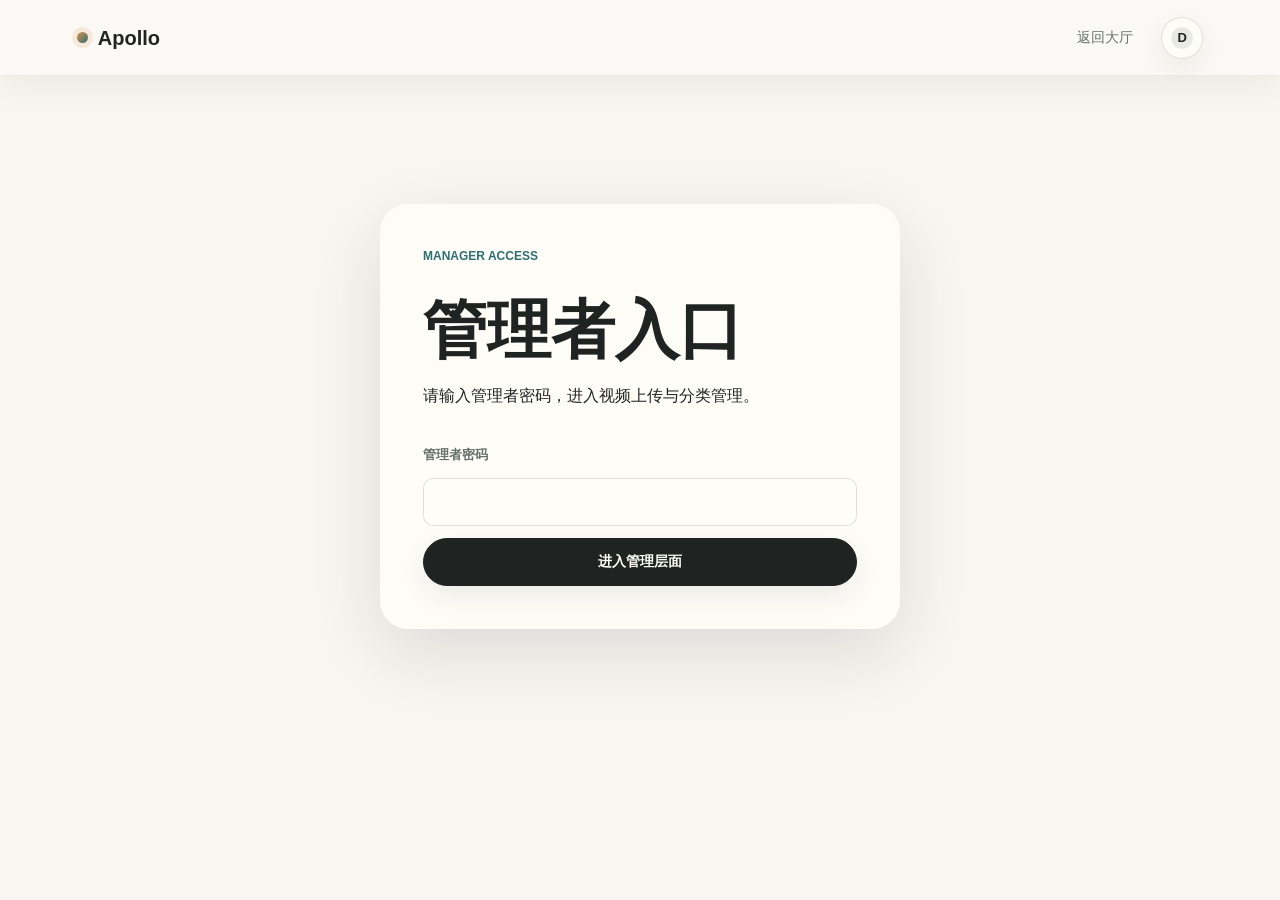
==== commit a3aa8522: "Add dark mode theme toggle" ====
--- a/admin.html
+++ b/admin.html
@@ -5,12 +5,18 @@
   <meta name="viewport" content="width=device-width, initial-scale=1.0">
   <meta name="description" content="Apollo 航拍作品管理入口。">
   <title>Apollo | Admin</title>
+  <script src="theme.js"></script>
   <link rel="stylesheet" href="styles.css">
 </head>
 <body class="admin-body">
   <header class="site-header">
     <a class="brand" href="hall.html">Apollo</a>
-    <nav class="nav" aria-label="管理导航"><a href="hall.html#works">返回大厅</a></nav>
+    <nav class="nav" aria-label="管理导航">
+      <a href="hall.html#works">返回大厅</a>
+      <button class="theme-toggle" type="button" data-theme-toggle aria-label="切换深色模式">
+        <span data-theme-icon aria-hidden="true">D</span>
+      </button>
+    </nav>
   </header>
   <main class="admin-page">
     <section class="admin-lock" data-admin-lock>
--- a/styles.css
+++ b/styles.css
@@ -1854,3 +1854,269 @@
     min-width: 0;
   }
 }
+
+/* Theme controls and dark mode */
+:root {
+  color-scheme: light;
+}
+
+.gate-controls {
+  display: inline-flex;
+  align-items: center;
+  gap: 10px;
+  justify-self: start;
+}
+
+.theme-toggle {
+  position: relative;
+  display: inline-grid;
+  width: 42px;
+  min-width: 42px;
+  height: 42px;
+  min-height: 42px;
+  place-items: center;
+  border: 1px solid rgba(222, 219, 210, 0.9);
+  border-radius: 999px;
+  background: rgba(255, 253, 248, 0.78);
+  color: var(--ink);
+  cursor: pointer;
+  font: inherit;
+  font-size: 13px;
+  font-weight: 900;
+  line-height: 1;
+  box-shadow: inset 0 1px 0 rgba(255, 255, 255, 0.7), 0 10px 24px rgba(31, 36, 35, 0.07);
+  overflow: hidden;
+  transition: transform 180ms ease, border-color 180ms ease, background 180ms ease, color 180ms ease, box-shadow 180ms ease;
+}
+
+.theme-toggle::before {
+  content: "";
+  position: absolute;
+  inset: 5px;
+  border-radius: inherit;
+  background: linear-gradient(135deg, var(--ink), var(--accent-dark));
+  opacity: 0.1;
+  transform: scale(0.72);
+  transition: opacity 220ms ease, transform 220ms ease, background 220ms ease;
+}
+
+.theme-toggle:hover,
+.theme-toggle:focus-visible {
+  transform: translateY(-1px);
+  outline: none;
+}
+
+.theme-toggle:focus-visible {
+  box-shadow: 0 0 0 4px rgba(47, 111, 115, 0.16), 0 10px 24px rgba(31, 36, 35, 0.07);
+}
+
+.theme-toggle[aria-pressed="true"]::before {
+  opacity: 1;
+  transform: scale(1);
+}
+
+.theme-toggle[aria-pressed="true"] [data-theme-icon] {
+  color: var(--paper);
+}
+
+.theme-toggle [data-theme-icon] {
+  position: relative;
+  z-index: 1;
+}
+
+[data-theme="dark"] {
+  color-scheme: dark;
+  --bg: #050607;
+  --paper: #101214;
+  --ink: #f5f5f0;
+  --muted: #a7b0aa;
+  --line: #2b302d;
+  --accent: #9bd6d0;
+  --accent-dark: #dbeeea;
+  --sun: #e7b96c;
+  --shadow: 0 24px 70px rgba(0, 0, 0, 0.48);
+  --soft-shadow: 0 18px 45px rgba(0, 0, 0, 0.34);
+  --lift-shadow: 0 28px 70px rgba(0, 0, 0, 0.5);
+  --glass: rgba(15, 17, 18, 0.78);
+}
+
+[data-theme="dark"] body {
+  background:
+    radial-gradient(circle at 8% 0%, rgba(231, 185, 108, 0.08), transparent 32%),
+    radial-gradient(circle at 92% 12%, rgba(155, 214, 208, 0.1), transparent 34%),
+    linear-gradient(180deg, #050607 0%, #0b0d0e 48%, #050607 100%);
+  color: var(--ink);
+}
+
+[data-theme="dark"] .gate-body,
+[data-theme="dark"] .admin-body {
+  background:
+    radial-gradient(circle at 18% 0%, rgba(155, 214, 208, 0.09), transparent 34%),
+    radial-gradient(circle at 90% 95%, rgba(231, 185, 108, 0.08), transparent 32%),
+    linear-gradient(180deg, #050607 0%, #0d0f10 100%);
+}
+
+[data-theme="dark"] .site-header {
+  border-bottom-color: rgba(245, 245, 240, 0.1);
+  background: rgba(5, 6, 7, 0.78);
+  box-shadow: 0 10px 34px rgba(0, 0, 0, 0.28);
+}
+
+[data-theme="dark"] .brand::before {
+  box-shadow: 0 0 0 5px rgba(155, 214, 208, 0.13);
+}
+
+[data-theme="dark"] .language-switch,
+[data-theme="dark"] .theme-toggle,
+[data-theme="dark"] .comment-tabs {
+  border-color: rgba(245, 245, 240, 0.14);
+  background: rgba(16, 18, 20, 0.82);
+  box-shadow: inset 0 1px 0 rgba(245, 245, 240, 0.06), 0 10px 24px rgba(0, 0, 0, 0.24);
+}
+
+[data-theme="dark"] .language-switch::before,
+[data-theme="dark"] .theme-toggle::before {
+  background: linear-gradient(135deg, #f5f5f0, #9bd6d0);
+}
+
+[data-theme="dark"] .language-switch button.is-active,
+[data-theme="dark"] .theme-toggle[aria-pressed="true"] [data-theme-icon] {
+  color: #050607;
+}
+
+[data-theme="dark"] .button.secondary,
+[data-theme="dark"] .work-choice-menu,
+[data-theme="dark"] .gate-panel,
+[data-theme="dark"] .admin-lock,
+[data-theme="dark"] .admin-card,
+[data-theme="dark"] .region-panel,
+[data-theme="dark"] .likes-section,
+[data-theme="dark"] .comments-box,
+[data-theme="dark"] .work-card-copy,
+[data-theme="dark"] .contact,
+[data-theme="dark"] .sort-choice-menu {
+  border-color: rgba(245, 245, 240, 0.12);
+  background: rgba(16, 18, 20, 0.86);
+  color: var(--ink);
+}
+
+[data-theme="dark"] .work-choice-menu a:hover,
+[data-theme="dark"] .work-choice-menu a:focus-visible,
+[data-theme="dark"] .sort-choice-menu button:hover,
+[data-theme="dark"] .sort-choice-menu button:focus-visible,
+[data-theme="dark"] .comment-tab.is-active {
+  background: rgba(245, 245, 240, 0.12);
+  color: var(--ink);
+}
+
+[data-theme="dark"] .button.primary,
+[data-theme="dark"] .like-button,
+[data-theme="dark"] .comment-tab.is-active {
+  border-color: rgba(245, 245, 240, 0.18);
+  background: #f5f5f0;
+  color: #050607;
+}
+
+[data-theme="dark"] .like-button.is-liked {
+  border-color: rgba(155, 214, 208, 0.4);
+  background: rgba(155, 214, 208, 0.14);
+  color: var(--accent);
+}
+
+[data-theme="dark"] .world-map {
+  border-color: rgba(245, 245, 240, 0.14);
+  background:
+    radial-gradient(circle at 18% 22%, rgba(245, 245, 240, 0.08), transparent 28%),
+    linear-gradient(145deg, #0c1012 0%, #050607 100%);
+}
+
+[data-theme="dark"] .map-ocean {
+  fill: #080b0d;
+}
+
+[data-theme="dark"] .map-land {
+  fill: #f5f5f0;
+  opacity: 0.86;
+}
+
+[data-theme="dark"] .map-grid path {
+  stroke: rgba(245, 245, 240, 0.08);
+}
+
+[data-theme="dark"] .map-pin,
+[data-theme="dark"] .map-pin.is-active {
+  background: #f5f5f0;
+  color: #050607;
+  box-shadow: 0 18px 42px rgba(0, 0, 0, 0.42);
+}
+
+[data-theme="dark"] .map-pin::before,
+[data-theme="dark"] .map-pin.is-active::before {
+  background: #050607;
+  box-shadow: 0 0 0 7px rgba(245, 245, 240, 0.16);
+}
+
+[data-theme="dark"] .region-item,
+[data-theme="dark"] .work-meta span,
+[data-theme="dark"] .admin-list-item,
+[data-theme="dark"] .anonymous-comment,
+[data-theme="dark"] .work-search input,
+[data-theme="dark"] .anonymous-comment-form input,
+[data-theme="dark"] .anonymous-comment-form textarea,
+[data-theme="dark"] .gate-form input,
+[data-theme="dark"] .admin-card input,
+[data-theme="dark"] .admin-card select,
+[data-theme="dark"] .admin-card textarea {
+  border-color: rgba(245, 245, 240, 0.14);
+  background: rgba(5, 6, 7, 0.54);
+  color: var(--ink);
+}
+
+[data-theme="dark"] .work-search input:focus,
+[data-theme="dark"] .anonymous-comment-form input:focus,
+[data-theme="dark"] .anonymous-comment-form textarea:focus,
+[data-theme="dark"] .gate-form input:focus,
+[data-theme="dark"] .admin-card input:focus,
+[data-theme="dark"] .admin-card select:focus,
+[data-theme="dark"] .admin-card textarea:focus {
+  border-color: var(--accent);
+  background: rgba(5, 6, 7, 0.72);
+  box-shadow: 0 0 0 4px rgba(155, 214, 208, 0.16);
+}
+
+[data-theme="dark"] .hero-visual::after {
+  background: linear-gradient(180deg, rgba(245, 245, 240, 0.08), transparent 38%, rgba(0, 0, 0, 0.46));
+}
+
+[data-theme="dark"] .hero-caption {
+  border-color: rgba(245, 245, 240, 0.16);
+  background: rgba(0, 0, 0, 0.38);
+}
+
+[data-theme="dark"] .media-placeholder,
+[data-theme="dark"] .thumb {
+  filter: brightness(0.84) contrast(1.08) saturate(0.92);
+}
+
+[data-theme="dark"] .story-grid,
+[data-theme="dark"] .comments-section {
+  border-top-color: rgba(245, 245, 240, 0.12);
+}
+
+[data-theme="dark"] .gate-error {
+  color: #ffb2aa;
+}
+
+[data-theme="dark"] ::selection {
+  background: rgba(155, 214, 208, 0.32);
+  color: var(--ink);
+}
+
+@media (max-width: 900px) {
+  .theme-toggle {
+    width: 38px;
+    min-width: 38px;
+    height: 38px;
+    min-height: 38px;
+  }
+}
